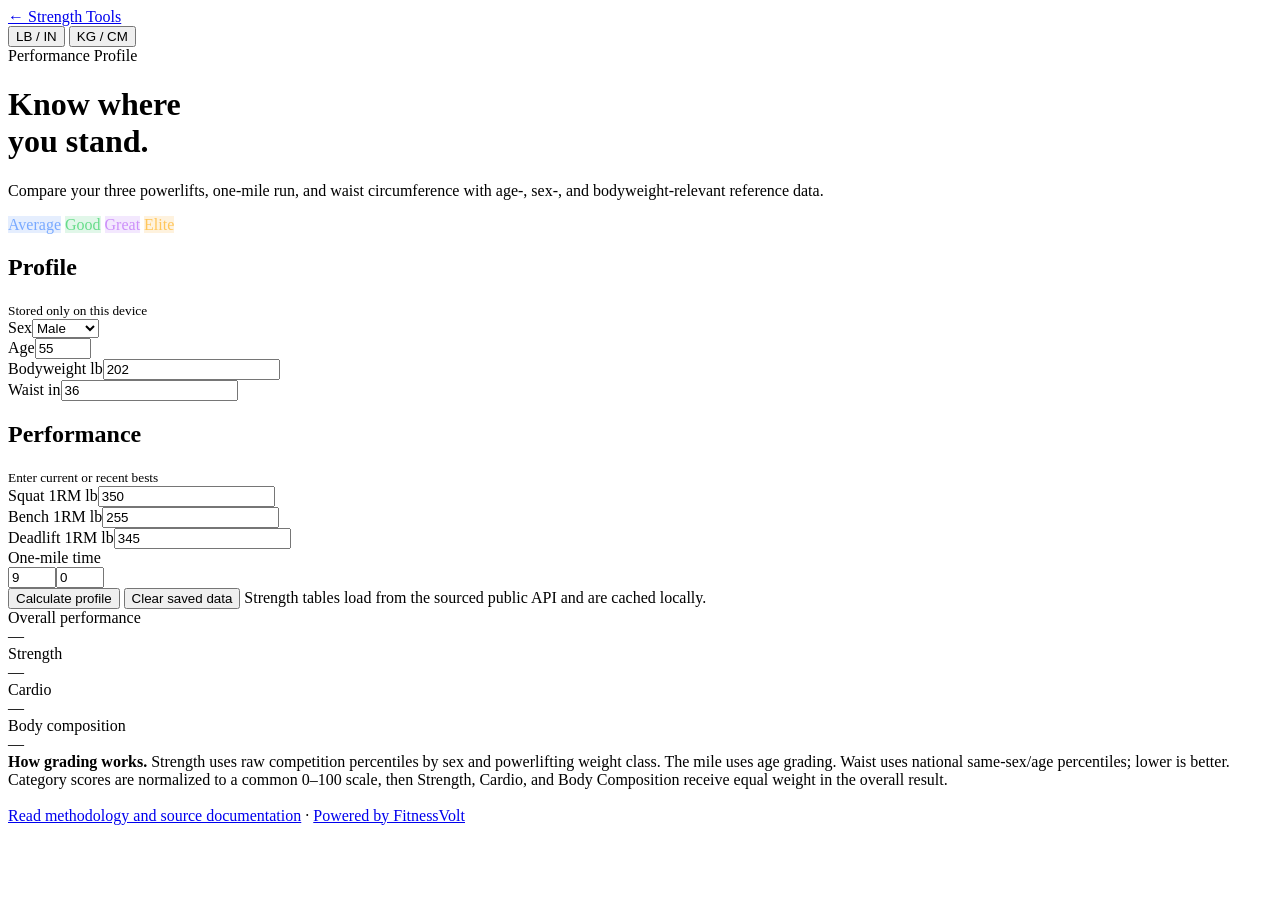
==== performance-grader/index.html @ 2cd35836 "Add Performance Profile interface" ====
<!DOCTYPE html>
<html lang="en">
<head>
<meta charset="UTF-8">
<meta name="viewport" content="width=device-width, initial-scale=1, viewport-fit=cover">
<meta name="apple-mobile-web-app-capable" content="yes">
<meta name="mobile-web-app-capable" content="yes">
<meta name="apple-mobile-web-app-title" content="Performance Profile">
<meta name="theme-color" content="#111317">
<title>Performance Profile</title>
<link rel="stylesheet" href="styles.css">
</head>
<body>
<div class="container">
  <div class="topbar">
    <a class="back" href="../">← Strength Tools</a>
    <div class="unit-toggle" aria-label="Units">
      <button id="imperialBtn" class="active" type="button">LB / IN</button>
      <button id="metricBtn" type="button">KG / CM</button>
    </div>
  </div>

  <header class="hero">
    <div>
      <div class="eyebrow">Performance Profile</div>
      <h1>Know where<br>you stand.</h1>
      <p>Compare your three powerlifts, one-mile run, and waist circumference with age-, sex-, and bodyweight-relevant reference data.</p>
    </div>
    <div class="legend" aria-label="Grade legend">
      <span style="background:#3b82f622;color:#78a9ff">Average</span>
      <span style="background:#22c55e22;color:#66dc89">Good</span>
      <span style="background:#a855f722;color:#cc8ff9">Great</span>
      <span style="background:#f59e0b22;color:#ffc65a">Elite</span>
    </div>
  </header>

  <section class="panel">
    <div class="panel-title"><h2>Profile</h2><small>Stored only on this device</small></div>
    <div class="form-grid">
      <div class="field"><label for="sex">Sex</label><select id="sex"><option value="male">Male</option><option value="female">Female</option></select></div>
      <div class="field"><label for="age">Age</label><input id="age" type="number" min="18" max="100" step="1" value="55"></div>
      <div class="field"><label for="weight">Bodyweight <span class="weightUnit">lb</span></label><input id="weight" type="number" min="1" step="0.1" value="202"></div>
      <div class="field"><label for="waist">Waist <span class="waistUnit">in</span></label><input id="waist" type="number" min="1" step="0.1" value="36"></div>
    </div>
  </section>

  <section class="panel">
    <div class="panel-title"><h2>Performance</h2><small>Enter current or recent bests</small></div>
    <div class="form-grid">
      <div class="field"><label for="squat">Squat 1RM <span class="weightUnit">lb</span></label><input id="squat" type="number" min="0" step="1" value="350"></div>
      <div class="field"><label for="bench">Bench 1RM <span class="weightUnit">lb</span></label><input id="bench" type="number" min="0" step="1" value="255"></div>
      <div class="field"><label for="deadlift">Deadlift 1RM <span class="weightUnit">lb</span></label><input id="deadlift" type="number" min="0" step="1" value="345"></div>
      <div class="field"><label>One-mile time</label><div class="time-row"><input id="mileMin" aria-label="Mile minutes" type="number" min="2" max="30" step="1" value="9"><input id="mileSec" aria-label="Mile seconds" type="number" min="0" max="59" step="1" value="0"></div></div>
    </div>
    <div class="action-row">
      <button class="primary" id="calculateBtn" type="button">Calculate profile</button>
      <button class="secondary" id="clearBtn" type="button">Clear saved data</button>
      <span class="status" id="status">Strength tables load from the sourced public API and are cached locally.</span>
    </div>
  </section>

  <div id="results" class="hidden">
    <section class="summary">
      <div class="score-card overall"><div class="score-label">Overall performance</div><div class="score-num" id="overallScore">—</div><div id="overallGrade"></div></div>
      <div class="score-card"><div class="score-label">Strength</div><div class="score-num" id="strengthScore">—</div><div id="strengthGrade"></div></div>
      <div class="score-card"><div class="score-label">Cardio</div><div class="score-num" id="cardioScore">—</div><div id="cardioGrade"></div></div>
      <div class="score-card"><div class="score-label">Body composition</div><div class="score-num" id="bodyScore">—</div><div id="bodyGrade"></div></div>
    </section>
    <div id="healthNotice" class="notice hidden"></div>
    <section class="events" id="eventGrid"></section>
  </div>

  <section class="panel sources">
    <b>How grading works.</b> Strength uses raw competition percentiles by sex and powerlifting weight class. The mile uses age grading. Waist uses national same-sex/age percentiles; lower is better. Category scores are normalized to a common 0–100 scale, then Strength, Cardio, and Body Composition receive equal weight in the overall result.
    <br><br>
    <a href="SOURCES.md">Read methodology and source documentation</a> ·
    <a href="https://fitnessvolt.com/strength-standards/" target="_blank" rel="noopener">Powered by FitnessVolt</a>
  </section>
</div>
<script src="app.js"></script>
</body>
</html>
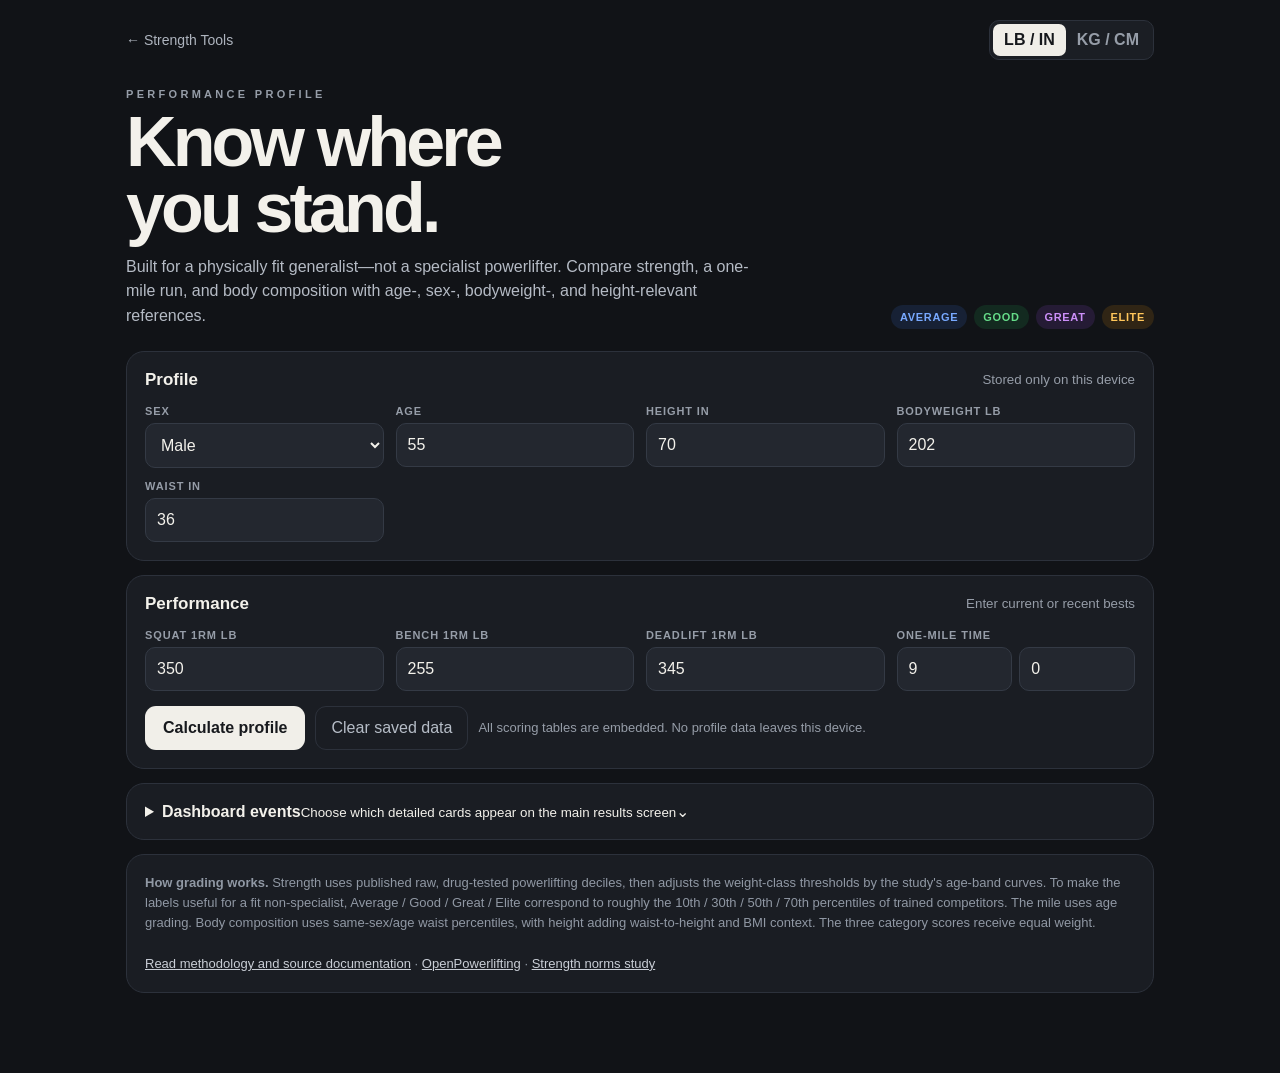
==== commit 3d1a4cee: "Add height and dashboard event selection" ====
--- a/performance-grader/index.html
+++ b/performance-grader/index.html
@@ -24,7 +24,7 @@
     <div>
       <div class="eyebrow">Performance Profile</div>
       <h1>Know where<br>you stand.</h1>
-      <p>Compare your three powerlifts, one-mile run, and waist circumference with age-, sex-, and bodyweight-relevant reference data.</p>
+      <p>Built for a physically fit generalist—not a specialist powerlifter. Compare strength, a one-mile run, and body composition with age-, sex-, bodyweight-, and height-relevant references.</p>
     </div>
     <div class="legend" aria-label="Grade legend">
       <span style="background:#3b82f622;color:#78a9ff">Average</span>
@@ -36,11 +36,12 @@
 
   <section class="panel">
     <div class="panel-title"><h2>Profile</h2><small>Stored only on this device</small></div>
-    <div class="form-grid">
+    <div class="form-grid profile-grid">
       <div class="field"><label for="sex">Sex</label><select id="sex"><option value="male">Male</option><option value="female">Female</option></select></div>
       <div class="field"><label for="age">Age</label><input id="age" type="number" min="18" max="100" step="1" value="55"></div>
+      <div class="field"><label for="height">Height <span class="lengthUnit">in</span></label><input id="height" type="number" min="1" step="0.1" value="70"></div>
       <div class="field"><label for="weight">Bodyweight <span class="weightUnit">lb</span></label><input id="weight" type="number" min="1" step="0.1" value="202"></div>
-      <div class="field"><label for="waist">Waist <span class="waistUnit">in</span></label><input id="waist" type="number" min="1" step="0.1" value="36"></div>
+      <div class="field"><label for="waist">Waist <span class="lengthUnit">in</span></label><input id="waist" type="number" min="1" step="0.1" value="36"></div>
     </div>
   </section>
 
@@ -55,28 +56,35 @@
     <div class="action-row">
       <button class="primary" id="calculateBtn" type="button">Calculate profile</button>
       <button class="secondary" id="clearBtn" type="button">Clear saved data</button>
-      <span class="status" id="status">Strength tables load from the sourced public API and are cached locally.</span>
+      <span class="status" id="status">All scoring tables are embedded. No profile data leaves this device.</span>
     </div>
   </section>
 
+  <details class="panel dashboard-panel">
+    <summary><span><b>Dashboard events</b><small>Choose which detailed cards appear on the main results screen</small></span><span class="summary-arrow">⌄</span></summary>
+    <div id="testPicker" class="test-picker"></div>
+    <p class="picker-note">This is the foundation for the future 20–30-test catalog. New tests can be added to the registry and pinned here without redesigning the dashboard.</p>
+  </details>
+
   <div id="results" class="hidden">
     <section class="summary">
-      <div class="score-card overall"><div class="score-label">Overall performance</div><div class="score-num" id="overallScore">—</div><div id="overallGrade"></div></div>
-      <div class="score-card"><div class="score-label">Strength</div><div class="score-num" id="strengthScore">—</div><div id="strengthGrade"></div></div>
-      <div class="score-card"><div class="score-label">Cardio</div><div class="score-num" id="cardioScore">—</div><div id="cardioGrade"></div></div>
-      <div class="score-card"><div class="score-label">Body composition</div><div class="score-num" id="bodyScore">—</div><div id="bodyGrade"></div></div>
+      <div class="score-card overall"><div class="score-label">Overall performance</div><div class="score-num" id="overallScore">—</div><div id="overallGrade"></div><div class="score-sub" id="overallSub"></div></div>
+      <div class="score-card"><div class="score-label">Strength</div><div class="score-num" id="strengthScore">—</div><div id="strengthGrade"></div><div class="score-sub" id="strengthSub"></div></div>
+      <div class="score-card"><div class="score-label">Cardio</div><div class="score-num" id="cardioScore">—</div><div id="cardioGrade"></div><div class="score-sub" id="cardioSub"></div></div>
+      <div class="score-card"><div class="score-label">Body composition</div><div class="score-num" id="bodyScore">—</div><div id="bodyGrade"></div><div class="score-sub" id="bodySub"></div></div>
     </section>
     <div id="healthNotice" class="notice hidden"></div>
     <section class="events" id="eventGrid"></section>
   </div>
 
   <section class="panel sources">
-    <b>How grading works.</b> Strength uses raw competition percentiles by sex and powerlifting weight class. The mile uses age grading. Waist uses national same-sex/age percentiles; lower is better. Category scores are normalized to a common 0–100 scale, then Strength, Cardio, and Body Composition receive equal weight in the overall result.
+    <b>How grading works.</b> Strength uses published raw, drug-tested powerlifting deciles, then adjusts the weight-class thresholds by the study's age-band curves. To make the labels useful for a fit non-specialist, Average / Good / Great / Elite correspond to roughly the 10th / 30th / 50th / 70th percentiles of trained competitors. The mile uses age grading. Body composition uses same-sex/age waist percentiles, with height adding waist-to-height and BMI context. The three category scores receive equal weight.
     <br><br>
     <a href="SOURCES.md">Read methodology and source documentation</a> ·
-    <a href="https://fitnessvolt.com/strength-standards/" target="_blank" rel="noopener">Powered by FitnessVolt</a>
+    <a href="https://www.openpowerlifting.org/" target="_blank" rel="noopener">OpenPowerlifting</a> ·
+    <a href="https://doi.org/10.1016/j.jsams.2024.07.005" target="_blank" rel="noopener">Strength norms study</a>
   </section>
 </div>
 <script src="app.js"></script>
 </body>
-</html>+</html>
--- a/performance-grader/styles.css
+++ b/performance-grader/styles.css
@@ -0,0 +1,48 @@
+:root{
+  color-scheme:dark;--bg:#111317;--panel:#1a1d23;--panel2:#20242b;--line:#2c313b;
+  --text:#f3f1eb;--muted:#969da8;--below:#7c8291;--average:#3b82f6;
+  --good:#22c55e;--great:#a855f7;--elite:#f59e0b;
+  --squat:#e4572e;--bench:#2f80ed;--deadlift:#8e5de7;--mile:#18a875;--waist:#00a6a6
+}
+*{box-sizing:border-box}html{scroll-behavior:smooth}
+body{margin:0;background:var(--bg);color:var(--text);font-family:Inter,-apple-system,BlinkMacSystemFont,"Segoe UI",sans-serif;min-height:100vh}
+button,input,select{font:inherit}button{cursor:pointer}
+.container{max-width:1060px;margin:auto;padding:20px 16px 80px}
+.topbar{display:flex;align-items:center;justify-content:space-between;gap:12px;margin-bottom:28px}
+.back{color:#aeb4be;text-decoration:none;font-size:14px}.back:hover{color:#fff}
+.unit-toggle{display:flex;background:#1b1e24;border:1px solid var(--line);border-radius:10px;padding:3px}
+.unit-toggle button{border:0;background:transparent;color:var(--muted);padding:7px 11px;border-radius:7px;font-weight:700}
+.unit-toggle button.active{background:#f0eee8;color:#15171b}
+.hero{display:grid;grid-template-columns:1.4fr .6fr;gap:18px;align-items:end;margin-bottom:22px}
+.eyebrow{font-size:11px;letter-spacing:.3em;text-transform:uppercase;color:var(--muted);font-weight:800}
+h1{font-size:clamp(38px,7vw,70px);line-height:.94;letter-spacing:-.055em;margin:10px 0 13px}
+.hero p{color:#b5bbc5;line-height:1.55;max-width:640px;margin:0}.legend{display:flex;flex-wrap:wrap;gap:7px;justify-content:flex-end}
+.legend span,.grade-pill{padding:6px 9px;border-radius:999px;font-size:11px;font-weight:800;text-transform:uppercase;letter-spacing:.06em}
+.panel{background:var(--panel);border:1px solid var(--line);border-radius:18px;padding:18px;margin-top:14px}
+.panel-title{display:flex;align-items:center;justify-content:space-between;margin-bottom:15px}.panel-title h2{font-size:17px;margin:0}.panel-title small{color:var(--muted)}
+.form-grid{display:grid;grid-template-columns:repeat(4,1fr);gap:12px}
+.field{display:flex;flex-direction:column;gap:6px}.field label{font-size:11px;letter-spacing:.08em;text-transform:uppercase;color:var(--muted);font-weight:800}
+input,select{width:100%;border:1px solid #343a45;background:#23272f;color:var(--text);border-radius:10px;padding:12px 11px;outline:none}
+input:focus,select:focus{border-color:#758096}.time-row{display:grid;grid-template-columns:1fr 1fr;gap:7px}
+.action-row{display:flex;gap:10px;align-items:center;margin-top:15px;flex-wrap:wrap}
+.primary{border:0;border-radius:11px;background:#f1efe9;color:#17191d;font-weight:850;padding:13px 18px}
+.secondary{border:1px solid var(--line);border-radius:11px;background:transparent;color:#b6bdc7;padding:12px 15px}
+.status{color:var(--muted);font-size:13px}
+.summary{display:grid;grid-template-columns:1.1fr repeat(3,1fr);gap:12px;margin-top:16px}
+.score-card{background:var(--panel);border:1px solid var(--line);border-radius:17px;padding:17px;min-height:138px}
+.score-card.overall{background:linear-gradient(135deg,#20242c,#181b21)}
+.score-label{font-size:11px;letter-spacing:.12em;text-transform:uppercase;color:var(--muted);font-weight:800}
+.score-num{font-size:42px;font-weight:900;letter-spacing:-.05em;margin:7px 0 3px}.score-sub{font-size:13px;color:#aab0ba}
+.events{display:grid;grid-template-columns:repeat(2,1fr);gap:14px;margin-top:14px}
+.event{--accent:#fff;background:var(--panel);border:1px solid var(--line);border-top:4px solid var(--accent);border-radius:17px;padding:18px}
+.event-head{display:flex;justify-content:space-between;gap:12px;align-items:flex-start}.event h3{margin:0;font-size:20px}.event-value{font-size:13px;color:var(--muted);margin-top:3px}
+.metric{font-size:38px;font-weight:900;letter-spacing:-.045em;margin:20px 0 2px}.metric-note{color:#a5acb7;font-size:13px}
+.bar{height:9px;background:#292e37;border-radius:99px;overflow:hidden;margin:16px 0 8px}.bar>span{display:block;height:100%;background:var(--accent);border-radius:inherit;transition:width .35s}
+.scale{display:grid;grid-template-columns:repeat(4,1fr);gap:6px;margin-top:13px}
+.mark{background:var(--panel2);border-radius:9px;padding:9px 7px;text-align:center}.mark b{display:block;font-size:12px}.mark small{display:block;color:var(--muted);font-size:10px;margin-top:4px}
+.event-foot{border-top:1px solid var(--line);padding-top:12px;margin-top:14px;color:#9098a4;font-size:11px;line-height:1.45}
+.notice{border:1px solid #6f5522;background:#2a2417;color:#e6c982;border-radius:12px;padding:12px 14px;font-size:13px;line-height:1.45;margin-top:14px}
+.sources{font-size:13px;color:#9098a4;line-height:1.55}.sources a{color:#c9ced6}
+.hidden{display:none!important}
+@media(max-width:800px){.hero{grid-template-columns:1fr}.legend{justify-content:flex-start}.form-grid{grid-template-columns:repeat(2,1fr)}.summary{grid-template-columns:repeat(2,1fr)}}
+@media(max-width:590px){.container{padding:16px 12px 60px}.form-grid,.summary,.events{grid-template-columns:1fr}.panel{padding:15px}.score-card{min-height:112px}.scale{grid-template-columns:repeat(2,1fr)}}
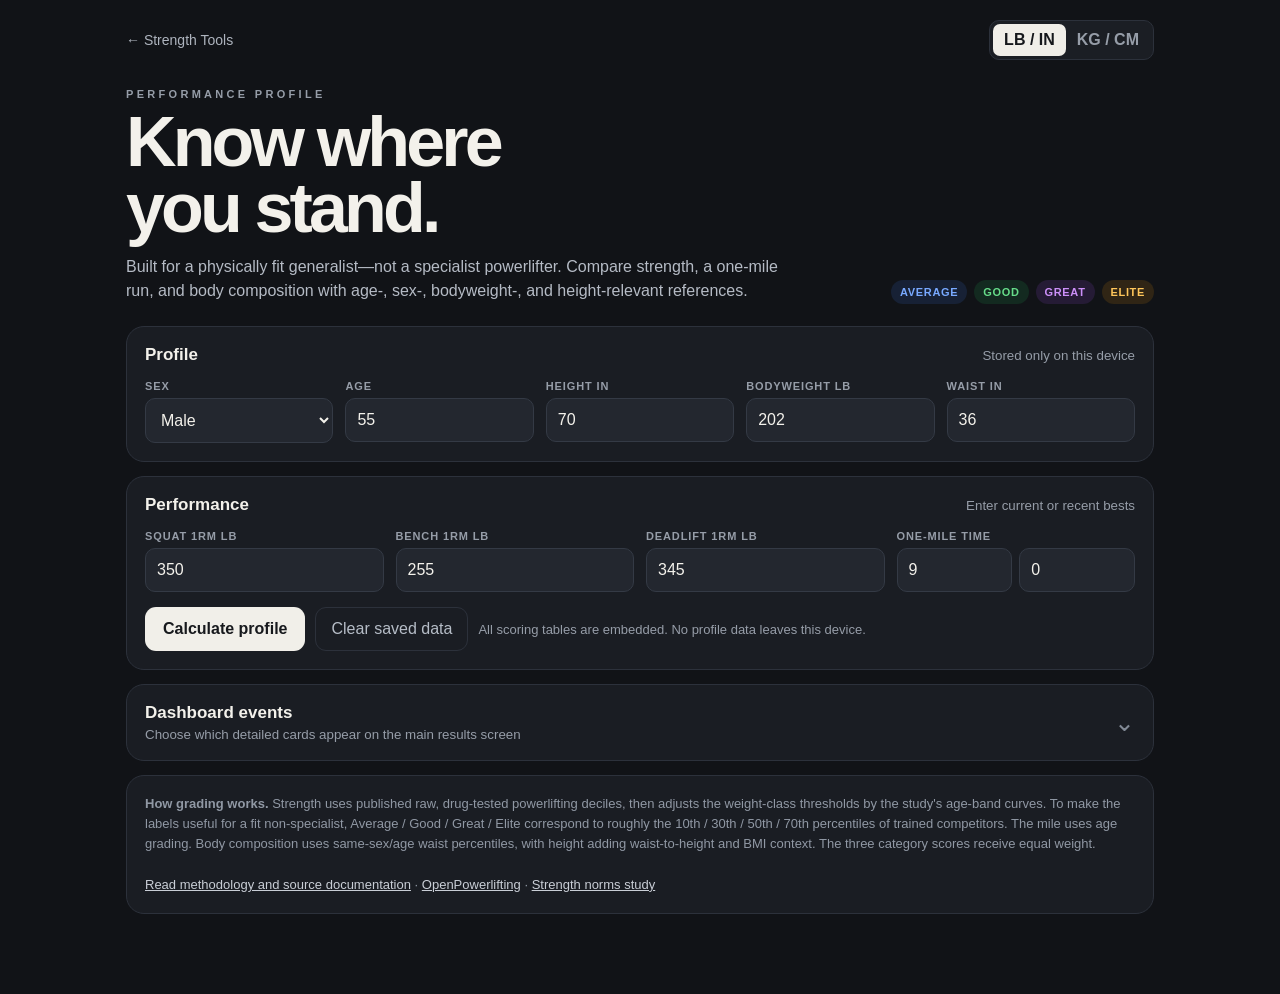
==== commit b7b4f6ee: "Add heart and weight app icon" ====
--- a/performance-grader/index.html
+++ b/performance-grader/index.html
@@ -5,8 +5,12 @@
 <meta name="viewport" content="width=device-width, initial-scale=1, viewport-fit=cover">
 <meta name="apple-mobile-web-app-capable" content="yes">
 <meta name="mobile-web-app-capable" content="yes">
+<meta name="apple-mobile-web-app-status-bar-style" content="black-translucent">
 <meta name="apple-mobile-web-app-title" content="Performance Profile">
 <meta name="theme-color" content="#111317">
+<link rel="apple-touch-icon" sizes="180x180" href="../apple-touch-icon.png">
+<link rel="icon" type="image/png" href="../apple-touch-icon.png">
+<link rel="manifest" href="../site.webmanifest">
 <title>Performance Profile</title>
 <link rel="stylesheet" href="styles.css">
 </head>
--- a/performance-grader/styles.css
+++ b/performance-grader/styles.css
@@ -16,11 +16,11 @@
 .hero{display:grid;grid-template-columns:1.4fr .6fr;gap:18px;align-items:end;margin-bottom:22px}
 .eyebrow{font-size:11px;letter-spacing:.3em;text-transform:uppercase;color:var(--muted);font-weight:800}
 h1{font-size:clamp(38px,7vw,70px);line-height:.94;letter-spacing:-.055em;margin:10px 0 13px}
-.hero p{color:#b5bbc5;line-height:1.55;max-width:640px;margin:0}.legend{display:flex;flex-wrap:wrap;gap:7px;justify-content:flex-end}
+.hero p{color:#b5bbc5;line-height:1.55;max-width:680px;margin:0}.legend{display:flex;flex-wrap:wrap;gap:7px;justify-content:flex-end}
 .legend span,.grade-pill{padding:6px 9px;border-radius:999px;font-size:11px;font-weight:800;text-transform:uppercase;letter-spacing:.06em}
 .panel{background:var(--panel);border:1px solid var(--line);border-radius:18px;padding:18px;margin-top:14px}
 .panel-title{display:flex;align-items:center;justify-content:space-between;margin-bottom:15px}.panel-title h2{font-size:17px;margin:0}.panel-title small{color:var(--muted)}
-.form-grid{display:grid;grid-template-columns:repeat(4,1fr);gap:12px}
+.form-grid{display:grid;grid-template-columns:repeat(auto-fit,minmax(170px,1fr));gap:12px}.profile-grid{grid-template-columns:repeat(auto-fit,minmax(145px,1fr))}
 .field{display:flex;flex-direction:column;gap:6px}.field label{font-size:11px;letter-spacing:.08em;text-transform:uppercase;color:var(--muted);font-weight:800}
 input,select{width:100%;border:1px solid #343a45;background:#23272f;color:var(--text);border-radius:10px;padding:12px 11px;outline:none}
 input:focus,select:focus{border-color:#758096}.time-row{display:grid;grid-template-columns:1fr 1fr;gap:7px}
@@ -28,21 +28,29 @@
 .primary{border:0;border-radius:11px;background:#f1efe9;color:#17191d;font-weight:850;padding:13px 18px}
 .secondary{border:1px solid var(--line);border-radius:11px;background:transparent;color:#b6bdc7;padding:12px 15px}
 .status{color:var(--muted);font-size:13px}
+.dashboard-panel summary{list-style:none;cursor:pointer;display:flex;align-items:center;justify-content:space-between;gap:16px}.dashboard-panel summary::-webkit-details-marker{display:none}
+.dashboard-panel summary span:first-child{display:flex;flex-direction:column;gap:4px}.dashboard-panel summary b{font-size:17px}.dashboard-panel summary small,.picker-note{color:var(--muted)}
+.summary-arrow{font-size:25px;color:#818995;transition:transform .2s}.dashboard-panel[open] .summary-arrow{transform:rotate(180deg)}
+.test-picker{display:grid;grid-template-columns:repeat(auto-fit,minmax(180px,1fr));gap:9px;margin-top:17px}
+.test-choice{--choice:#fff;display:flex;align-items:center;gap:10px;border:1px solid var(--line);background:var(--panel2);border-radius:12px;padding:11px;cursor:pointer}
+.test-choice:has(input:checked){border-color:var(--choice);box-shadow:inset 3px 0 0 var(--choice)}.test-choice input{width:18px;height:18px;accent-color:var(--choice)}
+.test-choice span{display:flex;flex-direction:column;gap:2px}.test-choice b{font-size:13px}.test-choice small{font-size:11px;color:var(--muted)}.picker-note{font-size:12px;line-height:1.45;margin:13px 0 0}
 .summary{display:grid;grid-template-columns:1.1fr repeat(3,1fr);gap:12px;margin-top:16px}
-.score-card{background:var(--panel);border:1px solid var(--line);border-radius:17px;padding:17px;min-height:138px}
+.score-card{background:var(--panel);border:1px solid var(--line);border-radius:17px;padding:17px;min-height:154px}
 .score-card.overall{background:linear-gradient(135deg,#20242c,#181b21)}
 .score-label{font-size:11px;letter-spacing:.12em;text-transform:uppercase;color:var(--muted);font-weight:800}
-.score-num{font-size:42px;font-weight:900;letter-spacing:-.05em;margin:7px 0 3px}.score-sub{font-size:13px;color:#aab0ba}
+.score-num{font-size:42px;font-weight:900;letter-spacing:-.05em;margin:7px 0 3px}.score-sub{font-size:11px;color:#858d99;margin-top:10px;line-height:1.35}
 .events{display:grid;grid-template-columns:repeat(2,1fr);gap:14px;margin-top:14px}
 .event{--accent:#fff;background:var(--panel);border:1px solid var(--line);border-top:4px solid var(--accent);border-radius:17px;padding:18px}
 .event-head{display:flex;justify-content:space-between;gap:12px;align-items:flex-start}.event h3{margin:0;font-size:20px}.event-value{font-size:13px;color:var(--muted);margin-top:3px}
-.metric{font-size:38px;font-weight:900;letter-spacing:-.045em;margin:20px 0 2px}.metric-note{color:#a5acb7;font-size:13px}
+.metric{font-size:38px;font-weight:900;letter-spacing:-.045em;margin:20px 0 2px}.metric-note{color:#a5acb7;font-size:13px;line-height:1.4}
 .bar{height:9px;background:#292e37;border-radius:99px;overflow:hidden;margin:16px 0 8px}.bar>span{display:block;height:100%;background:var(--accent);border-radius:inherit;transition:width .35s}
 .scale{display:grid;grid-template-columns:repeat(4,1fr);gap:6px;margin-top:13px}
 .mark{background:var(--panel2);border-radius:9px;padding:9px 7px;text-align:center}.mark b{display:block;font-size:12px}.mark small{display:block;color:var(--muted);font-size:10px;margin-top:4px}
 .event-foot{border-top:1px solid var(--line);padding-top:12px;margin-top:14px;color:#9098a4;font-size:11px;line-height:1.45}
-.notice{border:1px solid #6f5522;background:#2a2417;color:#e6c982;border-radius:12px;padding:12px 14px;font-size:13px;line-height:1.45;margin-top:14px}
+.notice{border:1px solid #6f5522;background:#2a2417;color:#e6c982;border-radius:12px;padding:12px 14px;font-size:13px;line-height:1.55;margin-top:14px}
+.empty-state{grid-column:1/-1;border:1px dashed #3a404b;border-radius:16px;padding:25px;color:#9ba2ad;text-align:center}
 .sources{font-size:13px;color:#9098a4;line-height:1.55}.sources a{color:#c9ced6}
 .hidden{display:none!important}
-@media(max-width:800px){.hero{grid-template-columns:1fr}.legend{justify-content:flex-start}.form-grid{grid-template-columns:repeat(2,1fr)}.summary{grid-template-columns:repeat(2,1fr)}}
-@media(max-width:590px){.container{padding:16px 12px 60px}.form-grid,.summary,.events{grid-template-columns:1fr}.panel{padding:15px}.score-card{min-height:112px}.scale{grid-template-columns:repeat(2,1fr)}}
+@media(max-width:800px){.hero{grid-template-columns:1fr}.legend{justify-content:flex-start}.summary{grid-template-columns:repeat(2,1fr)}}
+@media(max-width:590px){.container{padding:16px 12px 60px}.form-grid,.summary,.events{grid-template-columns:1fr}.panel{padding:15px}.score-card{min-height:125px}.scale{grid-template-columns:repeat(2,1fr)}}
